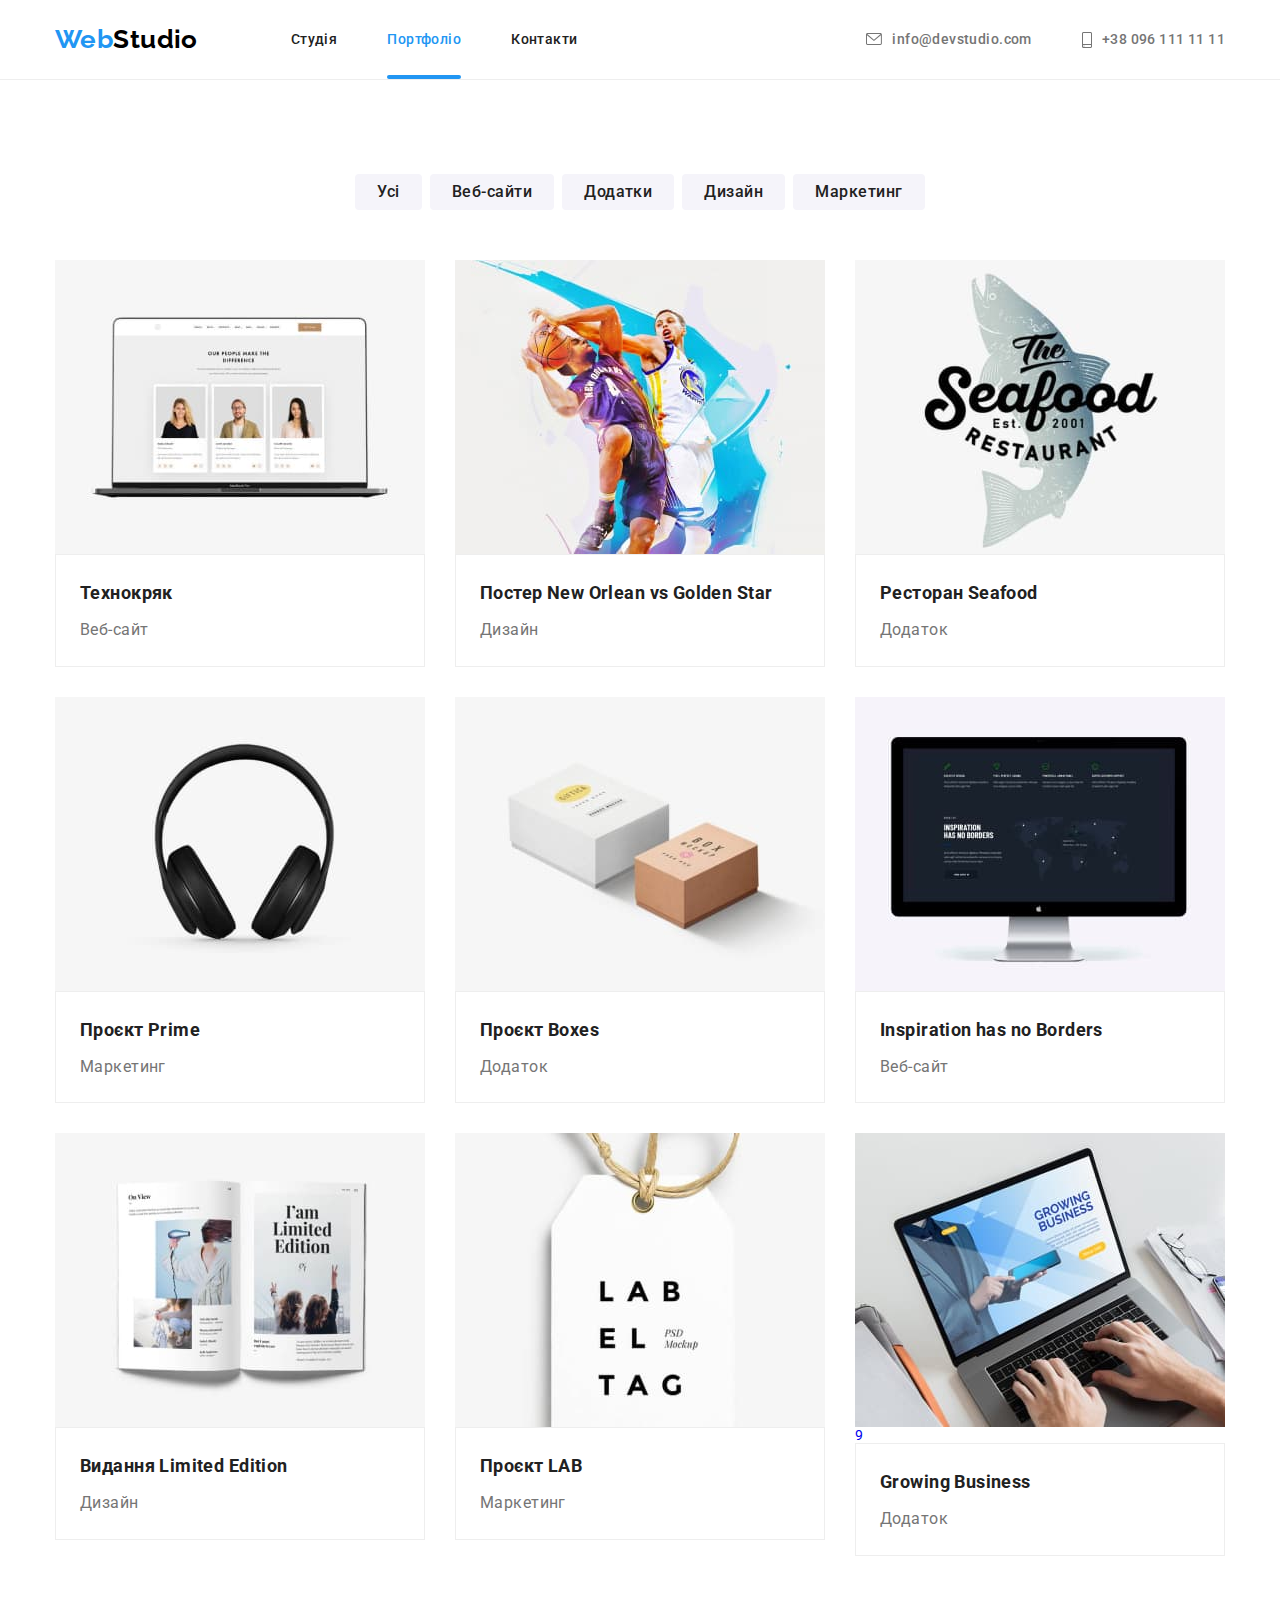
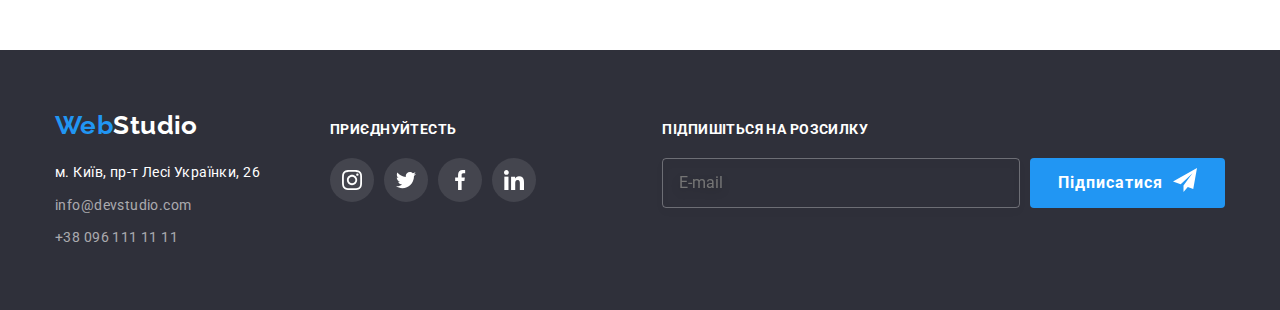
==== portfolio.html @ 71a818d1 "Initial commit" ====
<!DOCTYPE html>
<html lang="uk">
  <head>
    <meta charset="UTF-8" />
    <meta http-equiv="X-UA-Compatible" content="IE=edge" />
    <meta name="viewport" content="width=device-width, initial-scale=1.0" />
    <title>Портфоліо</title>
    <link
      rel="stylesheet"
      href="https://cdnjs.cloudflare.com/ajax/libs/modern-normalize/1.1.0/modern-normalize.min.css"
    />
    <link rel="stylesheet" href="./css/styles.css" />
    <link rel="preconnect" href="https://fonts.googleapis.com" />
    <link rel="preconnect" href="https://fonts.gstatic.com" crossorigin />
    <link
      href="https://fonts.googleapis.com/css2?family=Raleway:wght@700&family=Roboto:wght@400;500;700;900&display=swap"
      rel="stylesheet"
    />
  </head>
  <body>
    <header class="nav">
      <div class="container main-nav">
        <a class="logo" href="./index.html" lang="en">
          <span class="page-logo">Web</span>Studio</a
        >
        <nav class="navigation">
          <ul class="nav-list">
            <li>
              <a class="nav-page" href="./index.html">Студія</a>
            </li>
            <li>
              <a class="nav-page current" href="portfolio.html">Портфоліо</a>
            </li>
            <li>
              <a class="nav-page" href="#">Контакти</a>
            </li>
          </ul>
        </nav>
        <ul class="nav-contacts">
          <li class="hover-envelope">
            <a class="contacts" href="mailto:info@devstudio.com" lang="en"
              ><svg
                class="icon-envelope"
                width="16"
                height="12"
                viewBox="0 0 16 12"
                fill="none"
              >
                <use href="./images/sprite1.svg#icon-envelope"></use></svg
              >info@devstudio.com</a
            >
          </li>
          <li class="hover-smartphon">
            <a class="contacts" href="tel:+380961111111">
              <svg class="icon-smartphon" width="10" height="16">
                <use href="./images/sprite1.svg#icon-smartphone"></use></svg
              >+38 096 111 11 11</a
            >
          </li>
        </ul>
      </div>
    </header>
    <main>
      <section class="works section">
        <div class="container">
          <h1 class="visually-hidden">Види робіт</h1>
          <ul class="works-button-list">
            <li><button class="works-button" type="button">Усі</button></li>
            <li>
              <button class="works-button" type="button">Веб-сайти</button>
            </li>
            <li><button class="works-button" type="button">Додатки</button></li>
            <li><button class="works-button" type="button">Дизайн</button></li>
            <li>
              <button class="works-button" type="button">Маркетинг</button>
            </li>
          </ul>

          <ul class="portfolio-list">
            <li class="portfolio-item">
              <a class="portfolio-link" href="#">
                <div class="portfolio-top-wrap">
                  <img
                    src="./images/tekhnokrjak.jpg"
                    alt="Веб-сайт Технокряк"
                    width="370"
                  />
                  <p class="portfolio-top-text">
                    Ресурс пропонує комплексні пропозиції з різним рівнем
                    функціоналу та сервісів. Все це дозволить відвідувачу
                    отримати вичерпні відомості про компанію чи приватну особу.
                  </p>
                </div>

                <div class="works-box">
                  <h2 class="works-title">Технокряк</h2>
                  <p class="works-link">Веб-сайт</p>
                </div>
              </a>
            </li>
            <li class="portfolio-item">
              <a class="portfolio-link" href="#">
                <div class="portfolio-top-wrap">
                  <img
                    src="./images/neworlean.jpg"
                    alt="Постер New Orlean"
                    width="370"
                  />
                  <p class="portfolio-top-text">
                    Ресурс пропонує комплексні пропозиції з різним рівнем
                    функціоналу та сервісів. Все це дозволить відвідувачу
                    отримати вичерпні відомості про компанію чи приватну особу.
                  </p>
                </div>
                <div class="works-box">
                  <h2 class="works-title">Постер New Orlean vs Golden Star</h2>
                  <p class="works-link">Дизайн</p>
                </div>
              </a>
            </li>
            <li class="portfolio-item">
              <a class="portfolio-link" href="#">
                <div class="portfolio-top-wrap">
                  <img
                    src="./images/restoran.jpg"
                    alt="Додаток ресторану Seafood"
                    width="370"
                  />
                  <p class="portfolio-top-text">
                    Ресурс пропонує комплексні пропозиції з різним рівнем
                    функціоналу та сервісів. Все це дозволить відвідувачу
                    отримати вичерпні відомості про компанію чи приватну особу.
                  </p>
                </div>
                <div class="works-box">
                  <h2 class="works-title">Ресторан Seafood</h2>
                  <p class="works-link">Додаток</p>
                </div></a
              >
            </li>
            <li class="portfolio-item">
              <a class="portfolio-link" href="#">
                <div class="portfolio-top-wrap">
                  <img
                    src="./images/prime.jpg"
                    alt="Проєкт Prime"
                    width="370"
                  />
                  <p class="portfolio-top-text">
                    Ресурс пропонує комплексні пропозиції з різним рівнем
                    функціоналу та сервісів. Все це дозволить відвідувачу
                    отримати вичерпні відомості про компанію чи приватну особу.
                  </p>
                </div>
                <div class="works-box">
                  <h2 class="works-title">Проєкт Prime</h2>
                  <p class="works-link">Маркетинг</p>
                </div></a
              >
            </li>
            <li class="portfolio-item">
              <a class="portfolio-link" href="#">
                <div class="portfolio-top-wrap">
                  <img
                    src="./images/boxes.jpg"
                    alt="Проєкт Boxes"
                    width="370"
                  />
                  <p class="portfolio-top-text">
                    Ресурс пропонує комплексні пропозиції з різним рівнем
                    функціоналу та сервісів. Все це дозволить відвідувачу
                    отримати вичерпні відомості про компанію чи приватну особу.
                  </p>
                </div>
                <div class="works-box">
                  <h2 class="works-title">Проєкт Boxes</h2>
                  <p class="works-link">Додаток</p>
                </div></a
              >
            </li>
            <li class="portfolio-item">
              <a class="portfolio-link" href="#">
                <div class="portfolio-top-wrap">
                  <img
                    src="./images/inspiration.jpg"
                    alt="Inspiration has no Borders"
                    width="370"
                  />
                  <p class="portfolio-top-text">
                    Ресурс пропонує комплексні пропозиції з різним рівнем
                    функціоналу та сервісів. Все це дозволить відвідувачу
                    отримати вичерпні відомості про компанію чи приватну особу.
                  </p>
                </div>
                <div class="works-box">
                  <h2 class="works-title" lang="en">
                    Inspiration has no Borders
                  </h2>
                  <p class="works-link">Веб-сайт</p>
                </div></a
              >
            </li>
            <li class="portfolio-item">
              <a class="portfolio-link" href="#">
                <div class="portfolio-top-wrap">
                  <img
                    src="./images/vidannja.jpg"
                    alt="Видання Limited Edition"
                    width="370"
                  />
                  <p class="portfolio-top-text">
                    Ресурс пропонує комплексні пропозиції з різним рівнем
                    функціоналу та сервісів. Все це дозволить відвідувачу
                    отримати вичерпні відомості про компанію чи приватну особу.
                  </p>
                </div>
                <div class="works-box">
                  <h2 class="works-title">Видання Limited Edition</h2>
                  <p class="works-link">Дизайн</p>
                </div></a
              >
            </li>
            <li class="portfolio-item">
              <a class="portfolio-link" href="#">
                <div class="portfolio-top-wrap">
                  <img src="./images/lab.jpg" alt="Проєкт LAB" width="370" />
                  <p class="portfolio-top-text">
                    Ресурс пропонує комплексні пропозиції з різним рівнем
                    функціоналу та сервісів. Все це дозволить відвідувачу
                    отримати вичерпні відомості про компанію чи приватну особу.
                  </p>
                </div>
                <div class="works-box">
                  <h2 class="works-title">Проєкт LAB</h2>
                  <p class="works-link">Маркетинг</p>
                </div></a
              >
            </li>
            <li class="portfolio-item">
              <a class="portfolio-link" href="#">
                <div class="portfolio-top-wrap">
                  <img
                    src="./images/growingbusiness.jpg"
                    alt="Додаток Growing Business"
                    width="370"
                  />
                  <p class="portfolio-top-text">
                    Ресурс пропонує комплексні пропозиції з різним рівнем
                    функціоналу та сервісів. Все це дозволить відвідувачу
                    отримати вичерпні відомості про компанію чи приватну особу.
                  </p>
                </div>
                9
                <div class="works-box">
                  <h2 class="works-title" lang="en">Growing Business</h2>
                  <p class="works-link">Додаток</p>
                </div></a
              >
            </li>
          </ul>
        </div>
      </section>
    </main>

    <!--Footer-->
    <footer class="footer">
      <div class="container">
        <div class="adress-box">
          <a class="logo-footer" href="./index.html" lang="en"
            ><span class="logo-web">Web</span>Studio</a
          >
          <address>
            <ul class="footer-list-element">
              <li>
                <a
                  class="footer-address"
                  href="https://goo.gl/maps/tMdoCCG9fhGyc61p6"
                  target="_blank"
                  rel="noopener noreferrer nofollow"
                  >м. Київ, пр-т Лесі Українки, 26</a
                >
              </li>
              <li>
                <a
                  class="footer-contacts"
                  href="mailto:info@devstudio.com"
                  lang="en"
                  >info@devstudio.com</a
                >
              </li>
              <li>
                <a class="footer-contacts" href="tel:+380961111111"
                  >+38 096 111 11 11</a
                >
              </li>
            </ul>
          </address>
        </div>

        <div class="socials-box">
          <p class="socials">приєднуйтесть</p>
          <ul class="footer-list">
            <li>
              <a class="footer-socials" href="#"
                ><svg class="footer-meta">
                  <use href="./images/sprite1.svg#icon-instagram"></use></svg
              ></a>
            </li>
            <li>
              <a class="footer-socials" href="#"
                ><svg class="footer-meta">
                  <use href="./images/sprite1.svg#icon-twitter"></use></svg
              ></a>
            </li>
            <li>
              <a class="footer-socials" href="#"
                ><svg class="footer-meta">
                  <use href="./images/sprite1.svg#icon-facebook"></use></svg
              ></a>
            </li>
            <li>
              <a class="footer-socials" href="#"
                ><svg class="footer-meta">
                  <use href="./images/sprite1.svg#icon-linkedin"></use></svg
              ></a>
            </li>
          </ul>
        </div>
        <div class="input-footer">
          <p class="socials">Підпишіться на розсилку</p>
          <form class="footer-list">
            <input
              type="email"
              name="user-email"
              class="modal-input-footer"
              required
              placeholder="E-mail"
            />
            <button type="submit" class="footer-button">
              Підписатися
              <svg class="icon-send-mail" width="24" height="24">
                <use href="images/sprite1.svg#icon-send-mail"></use>
              </svg>
            </button>
          </form>
        </div>
      </div>
    </footer>
  </body>
</html>
---- css/styles.css ----
:root {
  --color-primary: #212121;
  --color-second: #757575;
  --color-active: #2196f3;
  --color-background: #f5f4fa;
  --color-fone: #fff;
  --color-logo: #000;
  --color-backdark: #2f303a;
  --color-hero: #188ce8;
  --color-svg: #afb1b8;
  --main-font: "Roboto", sans-serif;
  --shift: 250ms cubic-bezier(0.4, 0, 0.2, 1);
}
body {
  font-family: var(--main-font);
  background-color: var(--color-fone);
  color: var(--color-primary);
  font-size: 14px;
  letter-spacing: 0.03em;
}
h1,
h2,
h3,
h4,
h5,
h6,
p {
  margin: 0;
}
img {
  display: block;
  max-width: 100%;
  height: auto;
}
address {
  font-style: normal;
}
ul {
  list-style-type: none;
  margin: 0;
  padding: 0;
}
a {
  text-decoration: none;
}
a:focus {
  outline: none;
}
.visually-hidden {
  position: absolute;
  width: 1px;
  height: 1px;
  margin: -1px;
  padding: 0;
  border: 0;
  white-space: nowrap;
  clip-path: inset(100%);
  overflow: hidden;
  clip: rect(0 0 0 0);
}
/*header*/
.container {
  width: 1200px;
  margin-left: auto;
  margin-right: auto;
  padding-left: 15px;
  padding-right: 15px;
}
.nav {
  border-bottom: 1px solid #eeeeee;
}
.main-nav {
  display: flex;
  align-items: center;
}
.navigation {
  margin-left: 93px;
}
nav .current {
  color: var(--color-active);
  position: relative;
}
.current::after {
  content: "";
  position: absolute;
  bottom: 0;
  left: 0;
  width: 100%;
  height: 4px;
  border-bottom: 2px;
  background-color: var(--color-active);
  border-radius: 2px;
}
.logo {
  font-family: "Raleway";
  font-weight: 700;
  font-size: 26px;
  line-height: 1.2;
  color: var(--color-logo);
}
.page-logo {
  color: var(--color-active);
}

.nav-list {
  display: flex;
}
.nav-list > li:not(:last-child) {
  margin-right: 50px;
}
.nav-page {
  display: block;
  padding-top: 32px;
  padding-bottom: 32px;

  font-weight: 500;
  line-height: 1.1;
  color: var(--color-primary);
  cursor: pointer;

  transition: color var(--shift);
}
.nav-page:hover,
.nav-page:focus {
  color: var(--color-active);
}

.contacts {
  font-weight: 500;
  line-height: 1.1;
  display: flex;
  align-items: center;
  color: var(--color-second);

  transition: color var(--shift);
}
.contacts:hover,
.contacts:focus {
  color: var(--color-active);
}

.nav-contacts {
  display: flex;
  margin-left: auto;
}
.nav-contacts > li:not(:last-child) {
  margin-right: 50px;
}
.icon-envelope {
  width: 16px;
  height: 12px;
  margin-right: 10px;
  fill: currentColor;
}
.icon-smartphon {
  width: 10px;
  height: 16px;
  margin-right: 10px;
  fill: currentColor;
}

/*hero*/
.hero {
  padding: 200px 0;
  background-color: var(--color-backdark);
  text-align: center;
  max-width: 1600px;
  height: 600px;
  margin: 0 auto;
  background-image: linear-gradient(
      to right,
      rgba(47, 48, 58, 0.4),
      rgba(47, 48, 58, 0.4)
    ),
    url(../images/hero.jpg);
  background-size: cover;
  background-repeat: no-repeat;
  background-position: center;
}
.hero-title {
  margin: 0 auto;
  width: 696px;
  margin-bottom: 30px;

  font-weight: 900;
  font-size: 44px;

  text-transform: uppercase;
  letter-spacing: 0.06em;
  line-height: 1.4;
  color: var(--color-fone);
}
.hero-button {
  border: none;
  border-radius: 4px;
  padding: 10px 32px;

  font-family: var(--main-font);
  font-weight: 700;
  font-size: 16px;
  letter-spacing: 0.06em;
  line-height: 1.9;
  color: var(--color-fone);
  background-color: var(--color-active);

  cursor: pointer;

  transition: background-color var(--shift);
}
.hero-button:hover,
.hero-button:focus {
  background-color: var(--color-hero);
}

.section {
  padding-top: 94px;
  padding-bottom: 94px;
}
/*Секція 2*/

.benefits-icon::before {
  content: "";
  display: block;
  background-color: var(--color-background);
  height: 120px;
  margin-bottom: 30px;
  background-repeat: no-repeat;
  background-position: center;
}
.icon-antenna::before {
  background-image: url(../images/antenna.svg);
}
.icon-clock::before {
  background-image: url(../images/clock.svg);
}
.icon-diagram::before {
  background-image: url(../images/diagram.svg);
}
.icon-astronaut::before {
  background-image: url(../images/astronaut.svg);
}

.benefits-title {
  margin-bottom: 10px;

  font-weight: 700;
  font-size: 14px;
  line-height: 1.1;
  text-transform: uppercase;
  color: var(--color-primary);
}
.benefits-text {
  margin-bottom: 0;

  line-height: 1.7;
  color: var(--color-second);
}

/* section*/
.features {
  padding-top: 0;
}
.section-lists {
  display: flex;
  gap: 30px;
}
.title {
  margin-bottom: 50px;

  font-weight: 700;
  font-size: 36px;
  line-height: 1.2;
  text-align: center;
  color: var(--color-primary);
}
.section-lists li {
  position: relative;
}
.features-desc {
  position: absolute;
  bottom: 0;

  font-weight: 700;
  line-height: 1.2;
  text-transform: uppercase;
  color: var(--color-fone);

  width: 100%;
  height: 70px;
  background-color: rgba(47, 48, 58, 0.8);

  display: flex;
  align-items: center;
  justify-content: center;
}

/*Секція Команда*/
.list-profy {
  background-color: var(--color-background);
}
.section-list-profy {
  background: #ffffff;
  box-shadow: 0px 1px 3px rgba(0, 0, 0, 0.12), 0px 1px 1px rgba(0, 0, 0, 0.14),
    0px 2px 1px rgba(0, 0, 0, 0.2);
  border-radius: 0px 0px 4px 4px;
}
.list-face {
  padding-top: 30px;
  padding-bottom: 30px;
}
.name {
  margin-bottom: 10px;

  font-weight: 500;
  font-size: 16px;
  line-height: 1.19;
  text-align: center;
  color: var(--color-primary);
}
.profy {
  margin-bottom: 16px;

  font-size: 16px;
  line-height: 1.19;
  text-align: center;
  color: var(--color-second);
}
.icon-position {
  display: flex;
  justify-content: center;
  gap: 10px;
}
.name-socials {
  width: 44px;
  height: 44px;
  border-radius: 50%;
  display: flex;
  align-items: center;
  justify-content: center;

  color: var(--color-svg);

  transition: color var(--shift), background-color var(--shift);
}
.name-socials:hover,
.name-socials:focus {
  color: var(--color-fone);
  background-color: var(--color-active);
}
.meta {
  width: 20px;
  height: 20px;

  fill: currentColor;
}

/*Секція Постійні клієнти*/

.clients-lists {
  display: flex;
  justify-content: center;
  gap: 30px;
}

.clients-link {
  width: 170px;
  height: 92px;
  border: 1px solid #afb1b8;
  border-radius: 4px;

  display: flex;
  align-items: center;
  justify-content: center;

  color: var(--color-svg);

  transition: color var(--shift), border var(--shift);
}
.icon-client {
  fill: currentColor;
  outline: none;
}
.clients-link:hover,
.clients-link:focus {
  border: 1px solid #188ce8;
  color: var(--color-active);
}

/*Секція Приклади робіт*/
.works-button-list {
  display: flex;
  justify-content: center;
  margin-bottom: 50px;
}
.works-button {
  padding: 6px 22px;

  background-color: var(--color-background);
  font-family: var(--main-font);
  font-weight: 500;
  font-size: 16px;
  line-height: 1.5;
  text-align: center;
  letter-spacing: 0.03em;
  color: var(--color-primary);
  border: none;
  border-radius: 4px;
  cursor: pointer;

  transition: color var(--shift), background-color var(--shift),
    box-shadow var(--shift);
}
.works-button-list li + li {
  margin-left: 8px;
}
.works-button:hover {
  color: var(--color-fone);
  background-color: var(--color-active);
  box-shadow: 0px 3px 1px rgba(0, 0, 0, 0.1), 0px 1px 2px rgba(0, 0, 0, 0.08),
    0px 2px 2px rgba(0, 0, 0, 0.12);
}
.works-button:focus {
  color: var(--color-fone);
  background-color: var(--color-active);
  outline: none;
  box-shadow: 0px 3px 1px rgba(0, 0, 0, 0.1), 0px 1px 2px rgba(0, 0, 0, 0.08),
    0px 2px 2px rgba(0, 0, 0, 0.12);
}

.portfolio-list {
  display: flex;
  flex-wrap: wrap;
  gap: 30px;
}

.portfolio-item:nth-last-child(-n + 3) {
  margin-bottom: 0;
}
.portfolio-link {
  display: block;

  transition: box-shadow var(--shift);
}
.portfolio-link:hover,
.portfolio-link:focus {
  box-shadow: 0px 1px 1px rgba(0, 0, 0, 0.12), 0px 4px 4px rgba(0, 0, 0, 0.06),
    1px 4px 6px rgba(0, 0, 0, 0.16);
}
.portfolio-top-wrap {
  position: relative;
  overflow: hidden;
}
.portfolio-top-text {
  position: absolute;
  top: 0;
  padding: 63px 24px;

  color: var(--color-fone);
  font-family: var(--main-font);
  font-size: 18px;
  line-height: 1.56;
  background-color: rgba(33, 150, 243, 0.9);
  width: 370px;
  height: 294px;
  transform: translateY(100%);
  overflow: hidden;

  transition: var(--shift);
}
.portfolio-link:hover .portfolio-top-text {
  transform: translateY(0);
}
.portfolio-link:focus .portfolio-top-text {
  transform: translateY(0);
}
.works-box {
  padding: 20px 24px;
  border: 1px solid #eeeeee;
}
.works-title {
  margin-bottom: 4px;

  font-weight: 700;
  font-size: 18px;
  line-height: 2;
  color: var(--color-primary);
}
.works-link {
  margin-top: 0;
  margin-bottom: 0px;

  font-size: 16px;
  line-height: 1.9;
  color: var(--color-second);
}

/*footer*/

.footer {
  padding-top: 60px;
  padding-bottom: 60px;
  background-color: var(--color-backdark);
}
.footer .container {
  display: flex;
  align-items: baseline;
}
.footer-list {
  display: inline-block;
  margin-top: 20px;
}
.logo-footer {
  font-family: "Raleway";
  font-weight: 700;
  font-size: 26px;
  line-height: 1.2;
  color: var(--color-fone);
  cursor: pointer;
}
.logo-web {
  color: var(--color-active);
}
.footer-list-element {
  margin-top: 20px;
}
.footer-address {
  font-style: normal;
  font-weight: 400;
  line-height: 1.7;

  color: var(--color-fone);
  cursor: pointer;

  transition: color var(--shift);
}
.footer-address:hover,
.footer-address:focus {
  color: var(--color-active);
}
.footer-list-element > li:not(:last-child) {
  margin-bottom: 9px;
}
.footer-contacts {
  font-style: normal;
  line-height: 1.7;
  color: rgba(255, 255, 255, 0.6);
  cursor: pointer;

  transition: color var(--shift);
}
.footer-contacts:hover,
.footer-contacts:focus {
  color: var(--color-active);
}
.socials-box {
  margin-left: 70px;
 
}
.socials {
  font-weight: 700;
  line-height: 1.14;
  text-transform: uppercase;
  color: var(--color-fone);
}
.footer-list {
  display: flex;
  justify-content: center;
  gap: 10px;
}

.footer-socials {
  width: 44px;
  height: 44px;
  fill: var(--color-fone);
  background-color: rgba(255, 255, 255, 0.1);
  border-radius: 50%;
  display: flex;
  align-items: center;
  justify-content: center;

  transition: background-color var(--shift);
}
.footer-socials:hover,
.footer-socials:focus {
  background-color: var(--color-active);
}
.footer-meta {
  width: 20px;
  height: 20px;
  fill: var(--color-fone);
}
.input-footer{
  margin-left: auto;
}
.footer-button {
  display: flex;
  margin: 0 auto;

  padding: 10px 28px;

  border: none;
  border-radius: 4px;
  font-family: var(--main-font);
  font-weight: 700;
  font-size: 16px;
  line-height: 1.9;
  letter-spacing: 0.06em;
  color: var(--color-fone);
  background-color: var(--color-active);

  cursor: pointer;

  transition: background-color var(--shift);
}
.footer-button:hover,
.footer-button:focus {
  background-color: var(--color-hero);
}
.icon-send-mail{
  margin-left: 10px;
}
.modal-input-footer{
  width: 358px;
  height: 50px;
  
background-color: transparent;
  padding-left: 16px;
  color: var(--color-fone);
  font-size: 16px;

 border: 1px solid rgba(255, 255, 255, 0.3);
filter: drop-shadow(0px 4px 4px rgba(0, 0, 0, 0.15));
border-radius: 4px;

}
/*Модальне вікно*/
.backdrop {
  width: 100%;
  height: 100%;
  background-color: rgba(0, 0, 0, 0.2);
  position: fixed;
  top: 0;
  left: 0;

  transition: opacity var(--shift);
}
.modal {
  width: 528px;
  height: 581px;
  padding: 40px;

  background-color: var(--color-fone);
  box-shadow: 0px 1px 3px rgba(0, 0, 0, 0.12), 0px 1px 1px rgba(0, 0, 0, 0.14),
    0px 2px 1px rgba(0, 0, 0, 0.2);
  border-radius: 4px;

  position: absolute;
  top: 50%;
  left: 50%;
  transform: translate(-50%, -50%);
}

.modal-close {
  width: 30px;
  height: 30px;
  background: var(--color-fone);
  border: 1px solid rgba(0, 0, 0, 0.1);
  border-radius: 50%;

  position: absolute;
  right: 8px;
  top: 8px;
  display: flex;
  align-items: center;
  justify-content: center;

  cursor: pointer;
  
}
.modal-close svg{
  transition: fill var(--shift);
}
.modal-close:hover svg{
  fill: var(--color-active);
 }
 .modal-close:hover ~ .form-title{
  font-weight: 700;
font-size: 20px;
line-height: 1.15;
color: var(--color-primary);

text-shadow: 0px 4px 4px rgba(0, 0, 0, 0.25);
 }
.backdrop.is-hidden {
  opacity: 0;
  pointer-events: none;
}
.backdrop.is-hidden .modal {
  transform: translate(-50%, -50%);
}
/*Форма*/
.form-title {
  margin-bottom: 12px;

  text-align: center;
  font-weight: 700;
  font-size: 20px;
  line-height: 1.15;
  color: var(--color-primary);

  transition: text-shadow var(--shift);
  }
.input-name{
  display: block;
  font-weight: 400;
font-size: 12px;
line-height: 1.17;
color: var(--color-second);
margin-bottom: 4px;

}

.input-wrap {
  position: relative;
  
}
.indent{
  margin-bottom: 20px;
}
.input-label{
  display: block;
  margin-bottom: 10px;
}
.modal-input {
  width: 100%;
  height: 40px;
  

  border: 1px solid rgba(33, 33, 33, 0.2);
  border-radius: 4px;
  padding-left: 42px;
  color: var(--color-primary);
  outline: transparent;
  transition: border-color var(--shift), fill var(--shift);
}
.modal-input:focus {
border-color: var(--color-active);
}
.modal-input:focus + .modal-icon{
  fill: var(--color-active);
}

.modal-icon {
  position: absolute;
  left: 12px;
  top: 50%;
  transform: translateY(-50%);
  transition: fill var(--shift);

}
.modal-text {
  padding: 16px 12px;
  
  width: 100%;
  height: 120px;
  border: 1px solid rgba(33, 33, 33, 0.2);
  border-radius: 4px;
  resize: none;
  outline: transparent;

  transition: border-color var(--shift);
}
.modal-text::placeholder{
  font-size: 12px;
line-height: 1.17
color: rgba(117, 117, 117, 0.5);
}
.modal-text:focus{
  border-color: var(--color-active);
}
.check-group{
    text-align: center;
    }
.check{
  appearance: none;
}
.checkbox{
  color: #757575;
}

.check:checked + .icon-box{
  content: '';
  width: 16px;
  height: 15px;

  background-image: url(../images/icon-check.svg);
background-repeat: no-repeat;
 fill: none;
}

.link-agree{
    line-height: 2;
  color: var(--color-active);
 transition: color var(--shift);
 text-decoration:underline;
 transition: color var(--shift);
}
.link-agree:focus,
.link-agree:hover{
color: var(--color-hero);
}
.modal-button {
  display: block;
  margin: 0 auto;
margin-top: 30px;
  padding: 10px 52px;

  border: none;
  border-radius: 4px;
  font-family: var(--main-font);
  font-weight: 700;
  font-size: 16px;
  line-height: 1.9;
  letter-spacing: 0.06em;

  color: var(--color-fone);
  background-color: var(--color-active);
  box-shadow: 0px 4px 4px rgba(0, 0, 0, 0.15);
  cursor: pointer;

  transition: background-color var(--shift);
}
.modal-button:hover,
.modal-button:focus {
  background-color: var(--color-hero);
}
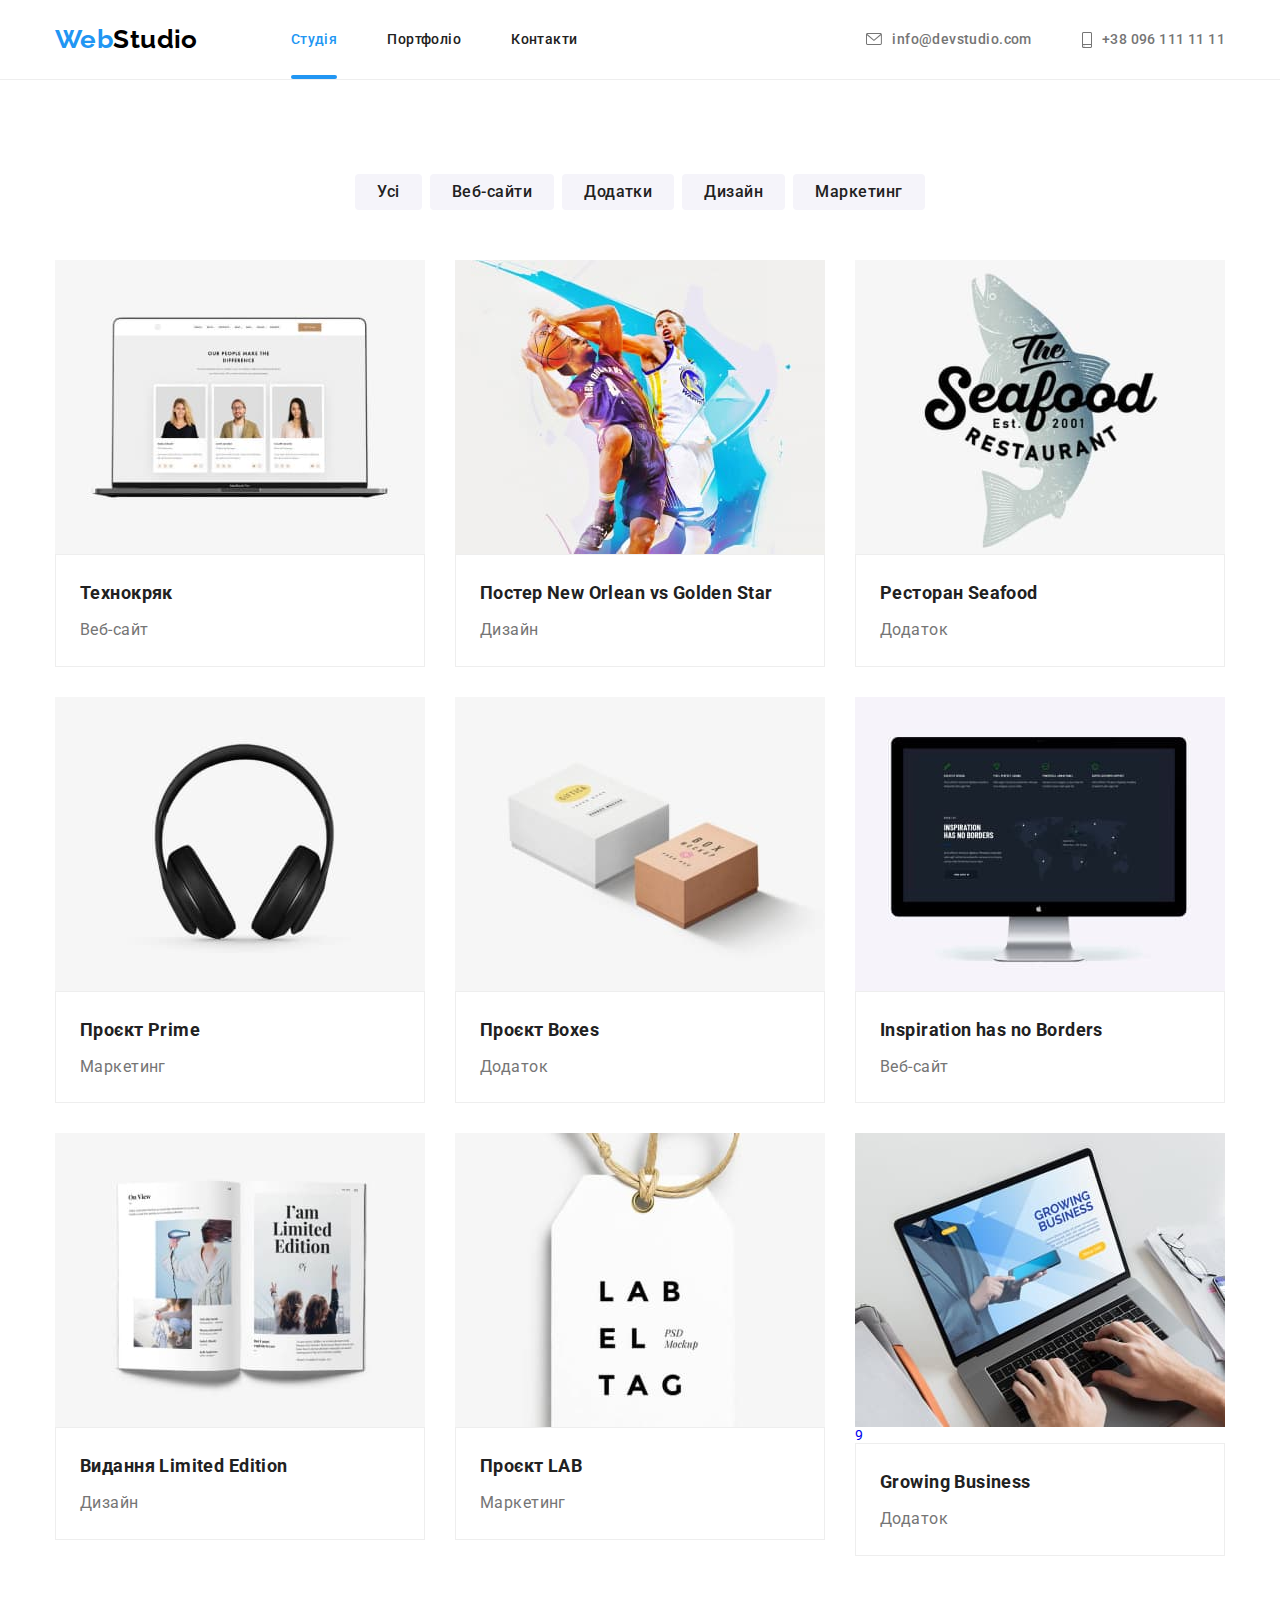
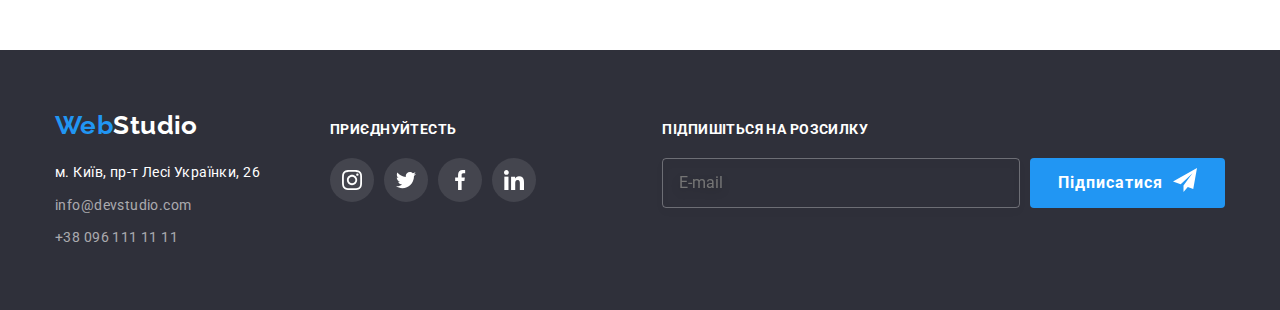
==== commit 4c5d41de: "HW7" ====
--- a/portfolio.html
+++ b/portfolio.html
@@ -9,7 +9,8 @@
       rel="stylesheet"
       href="https://cdnjs.cloudflare.com/ajax/libs/modern-normalize/1.1.0/modern-normalize.min.css"
     />
-    <link rel="stylesheet" href="./css/styles.css" />
+    
+    <link rel="stylesheet" href="./css/main.min.css" />
     <link rel="preconnect" href="https://fonts.googleapis.com" />
     <link rel="preconnect" href="https://fonts.gstatic.com" crossorigin />
     <link
@@ -19,40 +20,40 @@
   </head>
   <body>
     <header class="nav">
-      <div class="container main-nav">
-        <a class="logo" href="./index.html" lang="en">
-          <span class="page-logo">Web</span>Studio</a
+      <div class="container nav__main">
+        <a class="nav__link" href="./index.html" lang="en">
+          <span class="nav__logo">Web</span>Studio</a
         >
-        <nav class="navigation">
-          <ul class="nav-list">
-            <li>
-              <a class="nav-page" href="./index.html">Студія</a>
-            </li>
-            <li>
-              <a class="nav-page current" href="portfolio.html">Портфоліо</a>
-            </li>
-            <li>
-              <a class="nav-page" href="#">Контакти</a>
+        <nav class="navigation nav__position">
+          <ul class="navigation__list">
+            <li>
+              <a class="navigation__page current" href="./index.html">Студія</a>
+            </li>
+            <li>
+              <a class="navigation__page" href="portfolio.html">Портфоліо</a>
+            </li>
+            <li>
+              <a class="navigation__page" href="#">Контакти</a>
             </li>
           </ul>
         </nav>
-        <ul class="nav-contacts">
-          <li class="hover-envelope">
-            <a class="contacts" href="mailto:info@devstudio.com" lang="en"
+        <ul class="nav__contacts contacts">
+          <li class="contacts__item">
+            <a class="contacts__link" href="mailto:info@devstudio.com" lang="en"
               ><svg
-                class="icon-envelope"
+                class="contacts__envelope"
                 width="16"
                 height="12"
                 viewBox="0 0 16 12"
                 fill="none"
               >
                 <use href="./images/sprite1.svg#icon-envelope"></use></svg
-              >info@devstudio.com</a
-            >
+              >info@devstudio.com
+            </a>
           </li>
-          <li class="hover-smartphon">
-            <a class="contacts" href="tel:+380961111111">
-              <svg class="icon-smartphon" width="10" height="16">
+          <li class="contacts__item">
+            <a class="contacts__link" href="tel:+380961111111">
+              <svg class="contacts__smartphon" width="10" height="16">
                 <use href="./images/sprite1.svg#icon-smartphone"></use></svg
               >+38 096 111 11 11</a
             >
--- a/css/main.min.css
+++ b/css/main.min.css
@@ -0,0 +1 @@
+:root{--color-primary: #212121;--color-second: #757575;--color-active: #2196f3;--color-background: #f5f4fa;--color-fone: #fff;--color-logo: #000;--color-backdark: #2f303a;--color-hero: #188ce8;--color-svg: #afb1b8;--main-font: "Roboto", sans-serif;--shift: 250ms cubic-bezier(0.4, 0, 0.2, 1)}h1,h2,h3,h4,h5,h6,p{margin:0}img{display:block;max-width:100%;height:auto}address{font-style:normal}ul{list-style-type:none;margin:0;padding:0}a{text-decoration:none}a:focus{outline:none}.modal-close,.footer-socials,.clients__link,.name-socials,.features-desc,.contacts__link,.nav__main{display:flex;align-items:center}body{font-family:var(--main-font);background-color:var(--color-fone);color:var(--color-primary);font-size:14px;letter-spacing:.03em}.visually-hidden{position:absolute;width:1px;height:1px;margin:-1px;padding:0;border:0;white-space:nowrap;-webkit-clip-path:inset(100%);clip-path:inset(100%);overflow:hidden;clip:rect(0 0 0 0)}.container{width:1200px;margin-left:auto;margin-right:auto;padding-left:15px;padding-right:15px}.nav{border-bottom:1px solid #eee}.nav__link{font-family:"Raleway";font-weight:700;font-size:26px;line-height:1.2;color:var(--color-logo)}.nav__logo{color:var(--color-active)}.nav__position{margin-left:93px}.nav__position .current{color:var(--color-active);position:relative}.current::after{content:"";position:absolute;bottom:0;left:0;width:100%;height:4px;border-bottom:2px;background-color:var(--color-active);border-radius:2px}.navigation__list{display:flex}.navigation__list>li:not(:last-child){margin-right:50px}.navigation__page{display:block;padding-top:32px;padding-bottom:32px;font-weight:500;line-height:1.1;color:var(--color-primary);cursor:pointer;transition:color var(--shift)}.navigation__page:hover,.navigation__page:focus{color:var(--color-active)}.nav__contacts{display:flex;margin-left:auto}.nav__contacts>li:not(:last-child){margin-right:50px}.contacts__link{font-weight:500;line-height:1.1;color:var(--color-second);transition:color var(--shift)}.contacts__link:hover,.contacts__link:focus{color:var(--color-active)}.contacts__envelope{width:16px;height:12px;margin-right:10px;fill:currentColor}.contacts__smartphon{width:10px;height:16px;margin-right:10px;fill:currentColor}.hero{background-color:var(--color-backdark);text-align:center;background-image:linear-gradient(to right, rgba(47, 48, 58, 0.4), rgba(47, 48, 58, 0.4)),url(../images/hero.jpg);background-size:cover;background-repeat:no-repeat;background-position:center;padding:200px 0;max-width:1600px;height:600px;margin:0 auto}.hero__title{margin:0 auto;width:696px;margin-bottom:30px;font-weight:900;font-size:44px;text-transform:uppercase;letter-spacing:.06em;line-height:1.4;color:var(--color-fone)}.hero__button{border:none;border-radius:4px;padding:10px 32px;font-family:var(--main-font);font-weight:700;font-size:16px;letter-spacing:.06em;line-height:1.9;color:var(--color-fone);background-color:var(--color-active);cursor:pointer;transition:background-color var(--shift)}.hero__button:hover,.hero__button:focus{background-color:var(--color-hero)}.benefits__icon::before{content:"";display:block;background-color:var(--color-background);height:120px;margin-bottom:30px;background-repeat:no-repeat;background-position:center}.icon-antenna::before{background-image:url(../images/antenna.svg)}.icon-clock::before{background-image:url(../images/clock.svg)}.icon-diagram::before{background-image:url(../images/diagram.svg)}.icon-astronaut::before{background-image:url(../images/astronaut.svg)}.benefits__title{margin-bottom:10px;font-weight:700;font-size:14px;line-height:1.1;text-transform:uppercase;color:var(--color-primary)}.benefits__text{margin-bottom:0;line-height:1.7;color:var(--color-second)}.section{padding-top:94px;padding-bottom:94px}.section-lists{display:flex;gap:30px}.section-lists li{position:relative}.title{margin-bottom:50px;font-weight:700;font-size:36px;line-height:1.2;text-align:center;color:var(--color-primary)}.features{padding-top:0}.features-desc{position:absolute;bottom:0;font-weight:700;line-height:1.2;text-transform:uppercase;color:var(--color-fone);width:100%;height:70px;background-color:rgba(47,48,58,.8);justify-content:center}.list-profy{background-color:var(--color-background)}.section-list-profy{background:#fff;box-shadow:0px 1px 3px rgba(0,0,0,.12),0px 1px 1px rgba(0,0,0,.14),0px 2px 1px rgba(0,0,0,.2);border-radius:0px 0px 4px 4px}.list-face{padding-top:30px;padding-bottom:30px}.name{margin-bottom:10px;font-weight:500;font-size:16px;line-height:1.19;text-align:center;color:var(--color-primary)}.profy{margin-bottom:16px;font-size:16px;line-height:1.19;text-align:center;color:var(--color-second)}.icon-position{display:flex;justify-content:center;gap:10px}.name-socials{width:44px;height:44px;border-radius:50%;justify-content:center;color:var(--color-svg);transition:color var(--shift),background-color var(--shift)}.name-socials:hover,.name-socials:focus{color:var(--color-fone);background-color:var(--color-active)}.meta{width:20px;height:20px;fill:currentColor}.clients__lists{display:flex;justify-content:center;gap:30px}.clients__link{width:170px;height:92px;border:1px solid #afb1b8;border-radius:4px;justify-content:center;color:var(--color-svg);transition:color var(--shift),border var(--shift)}.clients__link:hover,.clients__link:focus{border:1px solid #188ce8;color:var(--color-active)}.clients__icon{fill:currentColor;outline:none}.works-button-list{display:flex;justify-content:center;margin-bottom:50px}.works-button{padding:6px 22px;background-color:var(--color-background);font-family:var(--main-font);font-weight:500;font-size:16px;line-height:1.5;text-align:center;letter-spacing:.03em;color:var(--color-primary);border:none;border-radius:4px;cursor:pointer;transition:color var(--shift),background-color var(--shift),box-shadow var(--shift)}.works-button:hover{color:var(--color-fone);background-color:var(--color-active);box-shadow:0px 3px 1px rgba(0,0,0,.1),0px 1px 2px rgba(0,0,0,.08),0px 2px 2px rgba(0,0,0,.12)}.works-button:focus{color:var(--color-fone);background-color:var(--color-active);outline:none;box-shadow:0px 3px 1px rgba(0,0,0,.1),0px 1px 2px rgba(0,0,0,.08),0px 2px 2px rgba(0,0,0,.12)}.works-button-list li+li{margin-left:8px}.portfolio-list{display:flex;flex-wrap:wrap;gap:30px}.portfolio-item:nth-last-child(-n+3){margin-bottom:0}.portfolio-link{display:block;transition:box-shadow var(--shift)}.portfolio-link:hover,.portfolio-link:focus{box-shadow:0px 1px 1px rgba(0,0,0,.12),0px 4px 4px rgba(0,0,0,.06),1px 4px 6px rgba(0,0,0,.16)}.portfolio-top-wrap{position:relative;overflow:hidden}.portfolio-top-text{position:absolute;top:0;padding:63px 24px;color:var(--color-fone);font-family:var(--main-font);font-size:18px;line-height:1.56;background-color:rgba(33,150,243,.9);width:370px;height:294px;transform:translateY(100%);overflow:hidden;transition:var(--shift)}.portfolio-link:hover .portfolio-top-text{transform:translateY(0)}.portfolio-link:focus .portfolio-top-text{transform:translateY(0)}.works-box{padding:20px 24px;border:1px solid #eee}.works-title{margin-bottom:4px;font-weight:700;font-size:18px;line-height:2;color:var(--color-primary)}.works-link{margin-top:0;margin-bottom:0px;font-size:16px;line-height:1.9;color:var(--color-second)}.footer{padding-top:60px;padding-bottom:60px;background-color:var(--color-backdark)}.footer .container{display:flex;align-items:baseline}.footer-list{display:inline-block;margin-top:20px}.logo-footer{font-family:"Raleway";font-weight:700;font-size:26px;line-height:1.2;color:var(--color-fone);cursor:pointer}.logo-web{color:var(--color-active)}.footer-list-element{margin-top:20px}.footer-list-element>li:not(:last-child){margin-bottom:9px}.footer-address{font-style:normal;font-weight:400;line-height:1.7;color:var(--color-fone);cursor:pointer;transition:color var(--shift)}.footer-address:hover,.footer-address:focus{color:var(--color-active)}.footer-contacts{font-style:normal;line-height:1.7;color:rgba(255,255,255,.6);cursor:pointer;transition:color var(--shift)}.footer-contacts:hover,.footer-contacts:focus{color:var(--color-active)}.socials-box{margin-left:70px}.socials{font-weight:700;line-height:1.14;text-transform:uppercase;color:var(--color-fone)}.footer-list{display:flex;justify-content:center;gap:10px}.footer-socials{width:44px;height:44px;fill:var(--color-fone);background-color:rgba(255,255,255,.1);border-radius:50%;justify-content:center;transition:background-color var(--shift)}.footer-socials:hover,.footer-socials:focus{background-color:var(--color-active)}.footer-meta{width:20px;height:20px;fill:var(--color-fone)}.input-footer{margin-left:auto}.footer-button{display:flex;margin:0 auto;padding:10px 28px;border:none;border-radius:4px;font-family:var(--main-font);font-weight:700;font-size:16px;line-height:1.9;letter-spacing:.06em;color:var(--color-fone);background-color:var(--color-active);cursor:pointer;transition:background-color var(--shift)}.footer-button:hover,.footer-button:focus{background-color:var(--color-hero)}.icon-send-mail{margin-left:10px}.modal-input-footer{width:358px;height:50px;background-color:rgba(0,0,0,0);padding-left:16px;color:var(--color-fone);font-size:16px;border:1px solid rgba(255,255,255,.3);filter:drop-shadow(0px 4px 4px rgba(0, 0, 0, 0.15));border-radius:4px}.backdrop{width:100%;height:100%;background-color:rgba(0,0,0,.2);position:fixed;top:0;left:0;transition:opacity var(--shift)}.modal{width:528px;height:581px;padding:40px;background-color:var(--color-fone);box-shadow:0px 1px 3px rgba(0,0,0,.12),0px 1px 1px rgba(0,0,0,.14),0px 2px 1px rgba(0,0,0,.2);border-radius:4px;position:absolute;top:50%;left:50%;transform:translate(-50%, -50%)}.modal-close{width:30px;height:30px;background:var(--color-fone);border:1px solid rgba(0,0,0,.1);border-radius:50%;position:absolute;right:8px;top:8px;justify-content:center;cursor:pointer}.modal-close svg{transition:fill var(--shift)}.modal-close:hover svg{fill:var(--color-active)}.modal-close:hover~.form-title{font-weight:700;font-size:20px;line-height:1.15;color:var(--color-primary);text-shadow:0px 4px 4px rgba(0,0,0,.25)}.backdrop.is-hidden{opacity:0;pointer-events:none}.backdrop.is-hidden .modal{transform:translate(-50%, -50%)}.form-title{margin-bottom:12px;text-align:center;font-weight:700;font-size:20px;line-height:1.15;color:var(--color-primary);transition:text-shadow var(--shift)}.input-name{display:block;font-weight:400;font-size:12px;line-height:1.17;color:var(--color-second);margin-bottom:4px}.input-wrap{position:relative}.indent{margin-bottom:20px}.input-label{display:block;margin-bottom:10px}.modal-input{width:100%;height:40px;border:1px solid rgba(33,33,33,.2);border-radius:4px;padding-left:42px;color:var(--color-primary);outline:rgba(0,0,0,0);transition:border-color var(--shift),fill var(--shift)}.modal-input:focus{border-color:var(--color-active)}.modal-icon{position:absolute;left:12px;top:50%;transform:translateY(-50%);transition:fill var(--shift)}.modal-input:focus+.modal-icon{fill:var(--color-active)}.modal-text{padding:16px 12px;width:100%;height:120px;border:1px solid rgba(33,33,33,.2);border-radius:4px;resize:none;outline:rgba(0,0,0,0);transition:border-color var(--shift)}.modal-text:focus{border-color:var(--color-active)}.modal-text::-moz-placeholder{font-size:12px;line-height:1.17;color:rgba(117,117,117,.5)}.modal-text:-ms-input-placeholder{font-size:12px;line-height:1.17;color:rgba(117,117,117,.5)}.modal-text::placeholder{font-size:12px;line-height:1.17;color:rgba(117,117,117,.5)}.check-group{text-align:center}.check{-webkit-appearance:none;-moz-appearance:none;appearance:none}.check:checked+.icon-box{content:"";width:16px;height:15px;background-image:url(../images/icon-check.svg);background-repeat:no-repeat;fill:none}.checkbox{color:#757575}.link-agree{line-height:2;color:var(--color-active);transition:color var(--shift);text-decoration:underline;transition:color var(--shift)}.link-agree:focus,.link-agree:hover{color:var(--color-hero)}.modal-button{display:block;margin:0 auto;margin-top:30px;padding:10px 52px;border:none;border-radius:4px;font-family:var(--main-font);font-weight:700;font-size:16px;line-height:1.9;letter-spacing:.06em;color:var(--color-fone);background-color:var(--color-active);box-shadow:0px 4px 4px rgba(0,0,0,.15);cursor:pointer;transition:background-color var(--shift)}.modal-button:hover,.modal-button:focus{background-color:var(--color-hero)}/*# sourceMappingURL=main.min.css.map */